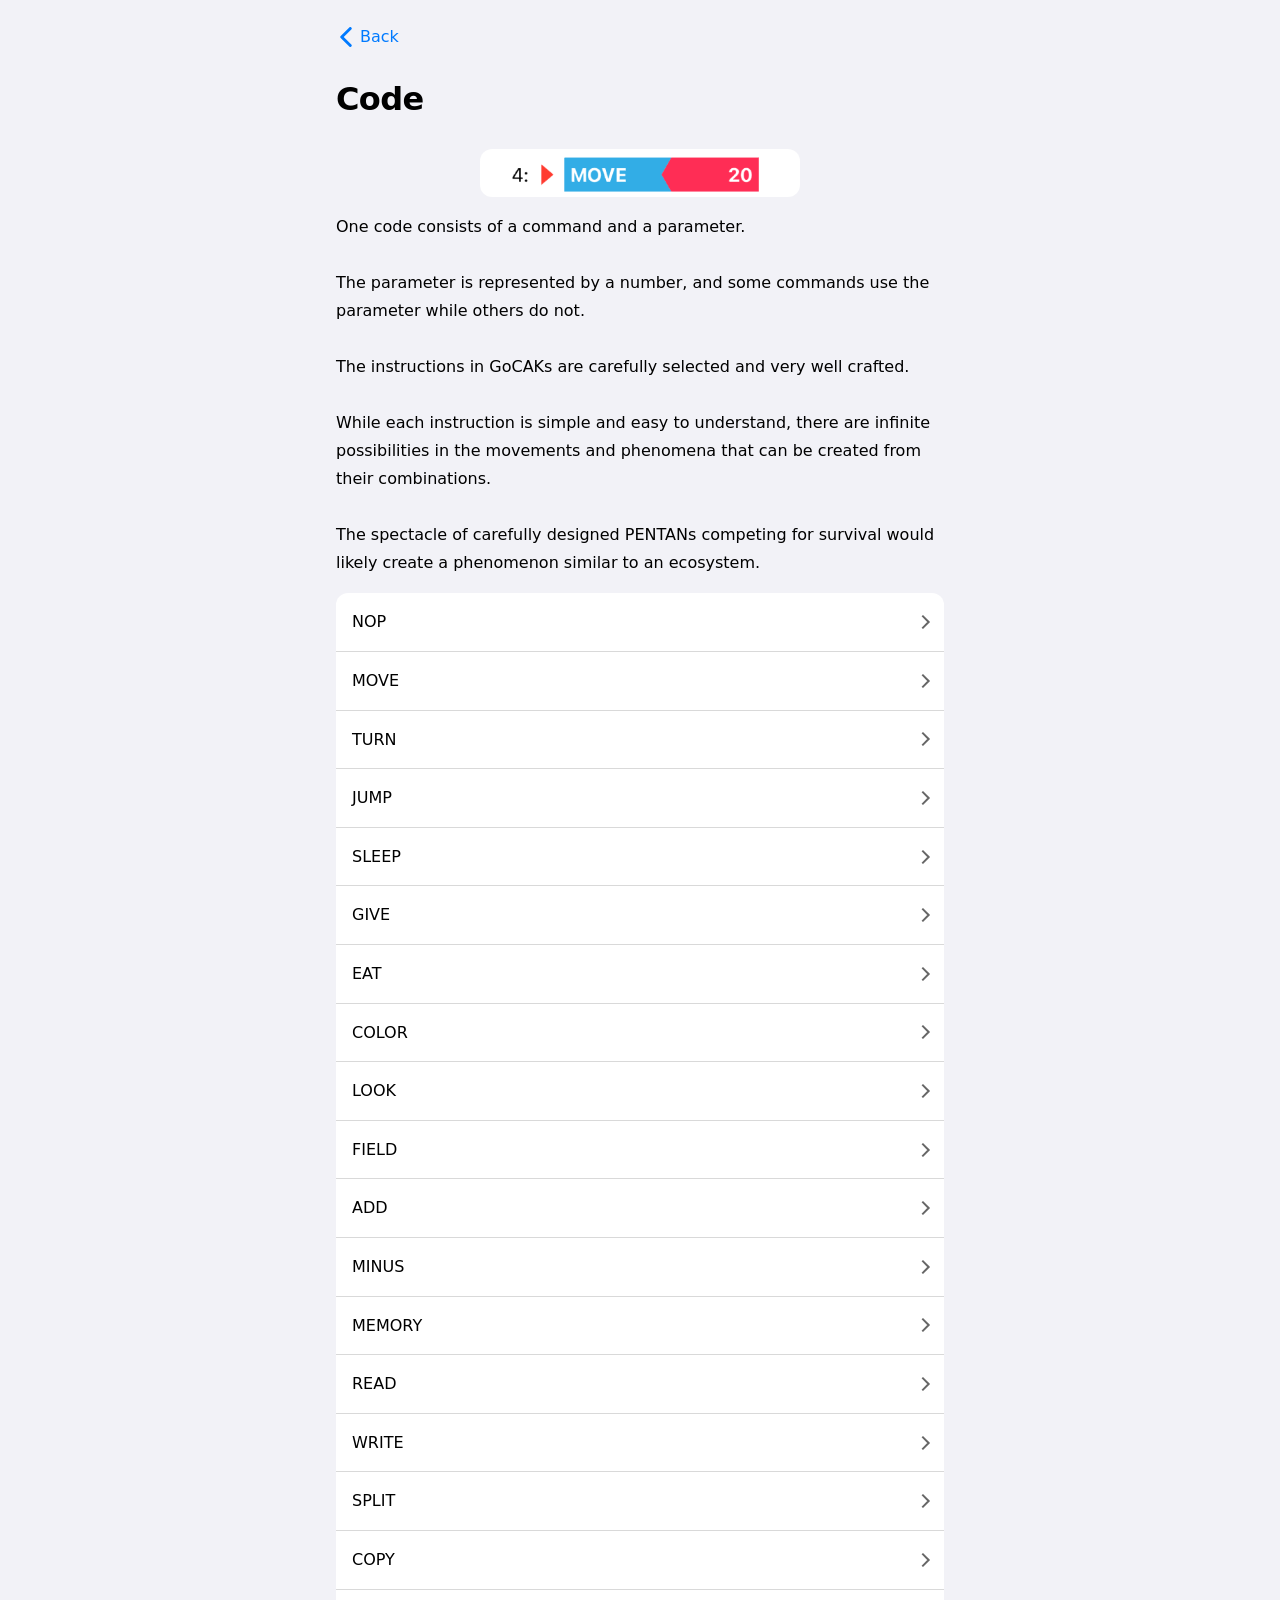
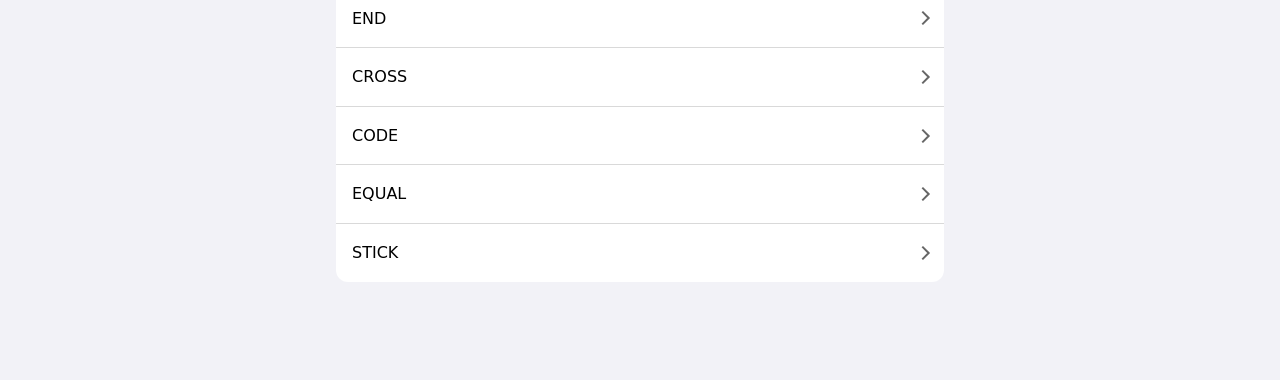
==== help/codes.html @ f78c60b8 "feat: Add help pages for embedded WebView with 13-language support (#14) - Create HTML help pages (i" ====
<!DOCTYPE html>
<html lang="en">
<head>
  <meta charset="utf-8">
  <meta name="viewport" content="width=device-width, initial-scale=1">
  <meta name="base-path" content=".">
  <link rel="stylesheet" href="css/style.css">
  <script src="js/i18n.js" defer></script>
  <title>GoCAKs - The Codes</title>
</head>
<body>
  <div class="page">
    <nav class="nav-bar">
      <a href="index.html" class="nav-back">
        <svg viewBox="0 0 8 14" xmlns="http://www.w3.org/2000/svg"><polyline points="7,1 1,7 7,13" stroke="currentColor" fill="none" stroke-width="2" stroke-linecap="round" stroke-linejoin="round"/></svg>
        <span data-i18n="nav.back"></span>
      </a>
    </nav>
    <h1 class="page-title" data-i18n="help.codes.code.title"></h1>
    <img class="content-image" src="images/single-code.png" alt="Code instruction">
    <p class="content-text" data-i18n="help.codes.code.description"></p>
    <div class="disclosure-list">
      <details class="disclosure-item">
        <summary data-i18n="codes.nop.text"></summary>
        <div class="disclosure-content" data-i18n="codes.nop.description"></div>
      </details>
      <details class="disclosure-item">
        <summary data-i18n="codes.move.text"></summary>
        <div class="disclosure-content" data-i18n="codes.move.description"></div>
      </details>
      <details class="disclosure-item">
        <summary data-i18n="codes.turn.text"></summary>
        <div class="disclosure-content" data-i18n="codes.turn.description"></div>
      </details>
      <details class="disclosure-item">
        <summary data-i18n="codes.jump.text"></summary>
        <div class="disclosure-content" data-i18n="codes.jump.description"></div>
      </details>
      <details class="disclosure-item">
        <summary data-i18n="codes.sleep.text"></summary>
        <div class="disclosure-content" data-i18n="codes.sleep.description"></div>
      </details>
      <details class="disclosure-item">
        <summary data-i18n="codes.give.text"></summary>
        <div class="disclosure-content" data-i18n="codes.give.description"></div>
      </details>
      <details class="disclosure-item">
        <summary data-i18n="codes.eat.text"></summary>
        <div class="disclosure-content" data-i18n="codes.eat.description"></div>
      </details>
      <details class="disclosure-item">
        <summary data-i18n="codes.color.text"></summary>
        <div class="disclosure-content" data-i18n="codes.color.description"></div>
      </details>
      <details class="disclosure-item">
        <summary data-i18n="codes.look.text"></summary>
        <div class="disclosure-content" data-i18n="codes.look.description"></div>
      </details>
      <details class="disclosure-item">
        <summary data-i18n="codes.field.text"></summary>
        <div class="disclosure-content" data-i18n="codes.field.description"></div>
      </details>
      <details class="disclosure-item">
        <summary data-i18n="codes.add.text"></summary>
        <div class="disclosure-content" data-i18n="codes.add.description"></div>
      </details>
      <details class="disclosure-item">
        <summary data-i18n="codes.minus.text"></summary>
        <div class="disclosure-content" data-i18n="codes.minus.description"></div>
      </details>
      <details class="disclosure-item">
        <summary data-i18n="codes.memory.text"></summary>
        <div class="disclosure-content" data-i18n="codes.memory.description"></div>
      </details>
      <details class="disclosure-item">
        <summary data-i18n="codes.read.text"></summary>
        <div class="disclosure-content" data-i18n="codes.read.description"></div>
      </details>
      <details class="disclosure-item">
        <summary data-i18n="codes.write.text"></summary>
        <div class="disclosure-content" data-i18n="codes.write.description"></div>
      </details>
      <details class="disclosure-item">
        <summary data-i18n="codes.split.text"></summary>
        <div class="disclosure-content" data-i18n="codes.split.description"></div>
      </details>
      <details class="disclosure-item">
        <summary data-i18n="codes.copy.text"></summary>
        <div class="disclosure-content" data-i18n="codes.copy.description"></div>
      </details>
      <details class="disclosure-item">
        <summary data-i18n="codes.end.text"></summary>
        <div class="disclosure-content" data-i18n="codes.end.description"></div>
      </details>
      <details class="disclosure-item">
        <summary data-i18n="codes.cross.text"></summary>
        <div class="disclosure-content" data-i18n="codes.cross.description"></div>
      </details>
      <details class="disclosure-item">
        <summary data-i18n="codes.code.text"></summary>
        <div class="disclosure-content" data-i18n="codes.code.description"></div>
      </details>
      <details class="disclosure-item">
        <summary data-i18n="codes.equal.text"></summary>
        <div class="disclosure-content" data-i18n="codes.equal.description"></div>
      </details>
      <details class="disclosure-item">
        <summary data-i18n="codes.stick.text"></summary>
        <div class="disclosure-content" data-i18n="codes.stick.description"></div>
      </details>
    </div>
    <div class="spacer"></div>
  </div>
</body>
</html>
---- help/css/style.css ----
:root {
  --bg-primary: #000000;
  --bg-card: #1c1c1e;
  --bg-card-hover: #2c2c2e;
  --bg-grouped: #1c1c1e;
  --text-primary: #ffffff;
  --text-secondary: rgba(255, 255, 255, 0.6);
  --text-tertiary: rgba(255, 255, 255, 0.4);
  --accent: #007AFF;
  --separator: rgba(255, 255, 255, 0.15);
  --radius-lg: 16px;
  --radius-md: 12px;
  --radius-sm: 8px;
  --spacing-xs: 4px;
  --spacing-sm: 8px;
  --spacing-md: 16px;
  --spacing-lg: 24px;
  --spacing-xl: 32px;
}

@media (prefers-color-scheme: light) {
  :root {
    --bg-primary: #f2f2f7;
    --bg-card: #ffffff;
    --bg-card-hover: #e5e5ea;
    --bg-grouped: #ffffff;
    --text-primary: #000000;
    --text-secondary: rgba(0, 0, 0, 0.6);
    --text-tertiary: rgba(0, 0, 0, 0.4);
    --separator: rgba(0, 0, 0, 0.15);
  }
}

* {
  margin: 0;
  padding: 0;
  box-sizing: border-box;
}

html {
  font-size: 16px;
  -webkit-text-size-adjust: 100%;
}

body {
  font-family: -apple-system, BlinkMacSystemFont, "SF Pro Display", "SF Pro Text", system-ui, sans-serif;
  background-color: var(--bg-primary);
  color: var(--text-primary);
  line-height: 1.6;
  min-height: 100vh;
  -webkit-font-smoothing: antialiased;
}

.page {
  max-width: 640px;
  margin: 0 auto;
  padding: var(--spacing-md);
  padding-bottom: calc(var(--spacing-xl) + env(safe-area-inset-bottom, 0px));
}

/* Navigation bar */
.nav-bar {
  display: flex;
  align-items: center;
  padding: var(--spacing-sm) 0;
  margin-bottom: var(--spacing-md);
}

.nav-back {
  display: inline-flex;
  align-items: center;
  gap: var(--spacing-xs);
  color: var(--accent);
  text-decoration: none;
  font-size: 1rem;
}

.nav-back svg {
  width: 20px;
  height: 20px;
}

/* Page title */
.page-title {
  font-size: 2rem;
  font-weight: 700;
  margin-bottom: var(--spacing-lg);
  letter-spacing: -0.02em;
}

/* Section title */
.section-title {
  font-size: 1.4rem;
  font-weight: 600;
  margin-top: var(--spacing-xl);
  margin-bottom: var(--spacing-md);
}

/* Hero card (index page) */
.hero-card {
  display: block;
  position: relative;
  width: 100%;
  height: 160px;
  border-radius: var(--radius-lg);
  overflow: hidden;
  margin-bottom: var(--spacing-md);
  text-decoration: none;
  color: var(--text-primary);
}

div.hero-card-bg {
  position: absolute;
  inset: 0;
  background-size: cover;
  background-position: center;
  opacity: 0.4;
}

img.hero-card-bg {
  position: absolute;
  inset: 0;
  width: 100%;
  height: 100%;
  object-fit: cover;
  opacity: 0.4;
}

.hero-card-text {
  position: absolute;
  inset: 0;
  display: flex;
  align-items: center;
  justify-content: center;
  font-size: 2rem;
  font-weight: 800;
  font-style: italic;
  text-shadow: 0 2px 8px rgba(0, 0, 0, 0.5);
  z-index: 1;
}


/* Content text */
.content-text {
  font-size: 1rem;
  line-height: 1.75;
  margin-bottom: var(--spacing-md);
  color: var(--text-primary);
}

.content-text strong {
  font-weight: 600;
}

/* Content image */
.content-image {
  width: 100%;
  max-width: 320px;
  border-radius: var(--radius-md);
  margin: var(--spacing-md) auto;
  display: block;
}


/* Hero banner (content pages) */
.hero-banner {
  position: relative;
  width: 100%;
  height: 200px;
  border-radius: var(--radius-lg);
  overflow: hidden;
  margin-bottom: var(--spacing-lg);
}

div.hero-banner-bg {
  position: absolute;
  inset: 0;
  background-size: cover;
  background-position: center;
  opacity: 0.4;
}

img.hero-banner-bg {
  position: absolute;
  inset: 0;
  width: 100%;
  height: 100%;
  object-fit: cover;
  opacity: 0.4;
}

.hero-banner-text {
  position: absolute;
  inset: 0;
  display: flex;
  align-items: center;
  justify-content: center;
  font-size: 2rem;
  font-weight: 800;
  font-style: italic;
  text-shadow: 0 2px 8px rgba(0, 0, 0, 0.5);
}

/* Disclosure group (collapsible) */
.disclosure-list {
  background: var(--bg-card);
  border-radius: var(--radius-md);
  overflow: hidden;
  margin: var(--spacing-md) 0;
}

.disclosure-item {
  border-bottom: 1px solid var(--separator);
}

.disclosure-item:last-child {
  border-bottom: none;
}

.disclosure-item summary {
  padding: var(--spacing-md);
  cursor: pointer;
  font-weight: 500;
  list-style: none;
  display: flex;
  align-items: center;
  justify-content: space-between;
  -webkit-user-select: none;
  user-select: none;
}

.disclosure-item summary::after {
  content: "";
  width: 8px;
  height: 8px;
  border-right: 2px solid var(--text-secondary);
  border-bottom: 2px solid var(--text-secondary);
  transform: rotate(-45deg);
  transition: transform 0.2s ease;
  flex-shrink: 0;
  margin-left: var(--spacing-sm);
}

.disclosure-item[open] summary::after {
  transform: rotate(45deg);
}

.disclosure-item summary::-webkit-details-marker {
  display: none;
}

.disclosure-content {
  padding: 0 var(--spacing-md) var(--spacing-md);
  color: var(--text-secondary);
  line-height: 1.7;
  white-space: pre-line;
}

/* Inline link for Episodes from Story page */
.inline-hero-link {
  display: block;
  position: relative;
  width: 100%;
  max-width: 340px;
  height: 150px;
  border-radius: var(--radius-lg);
  overflow: hidden;
  margin: var(--spacing-lg) auto;
  text-decoration: none;
  color: var(--text-primary);
}

.inline-hero-link .hero-card-bg {
  opacity: 0.4;
}

.inline-hero-link .hero-card-text {
  font-size: 2rem;
}


/* Spacer */
.spacer {
  height: 50px;
}

/* Responsive */
@media (max-width: 480px) {
  .page {
    padding: var(--spacing-sm);
    padding-bottom: calc(var(--spacing-xl) + env(safe-area-inset-bottom, 0px));
  }

  .page-title {
    font-size: 1.7rem;
  }

  .hero-card {
    height: 140px;
  }

  .hero-card-text {
    font-size: 1.6rem;
  }
}
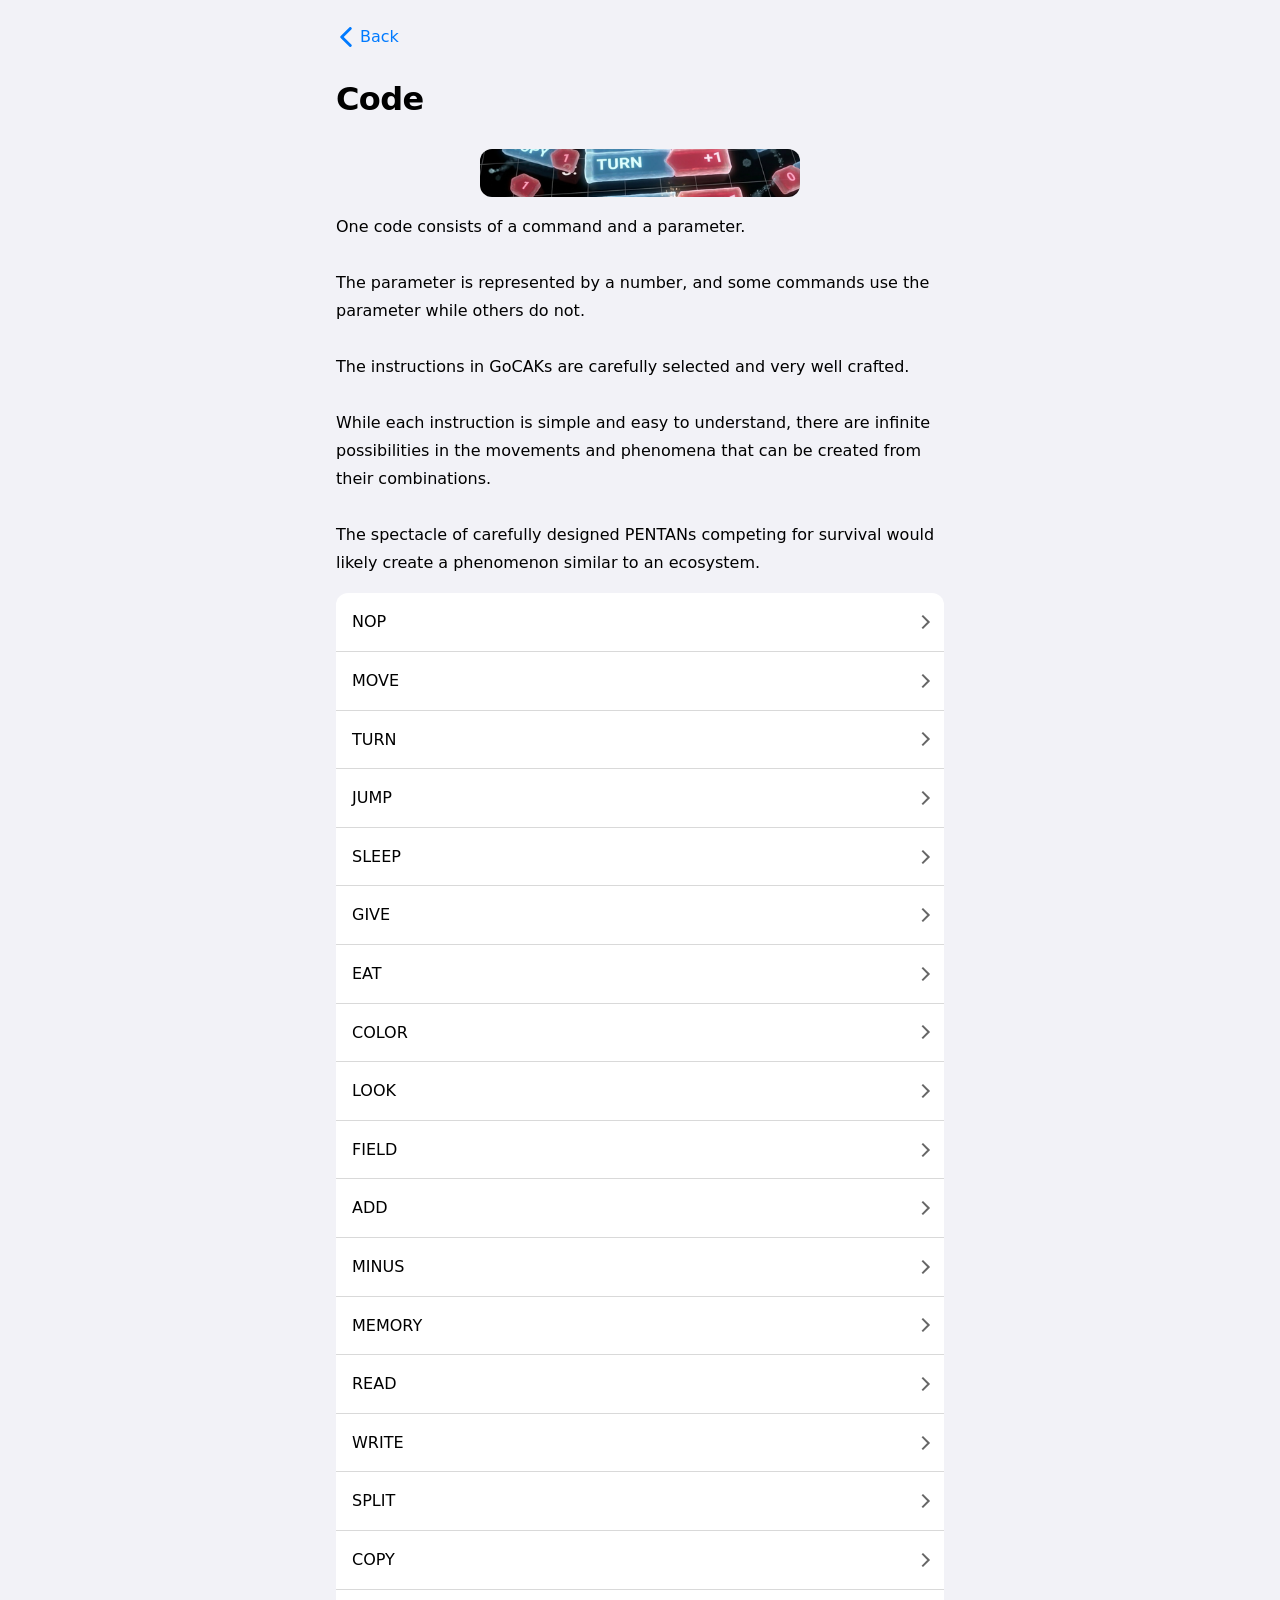
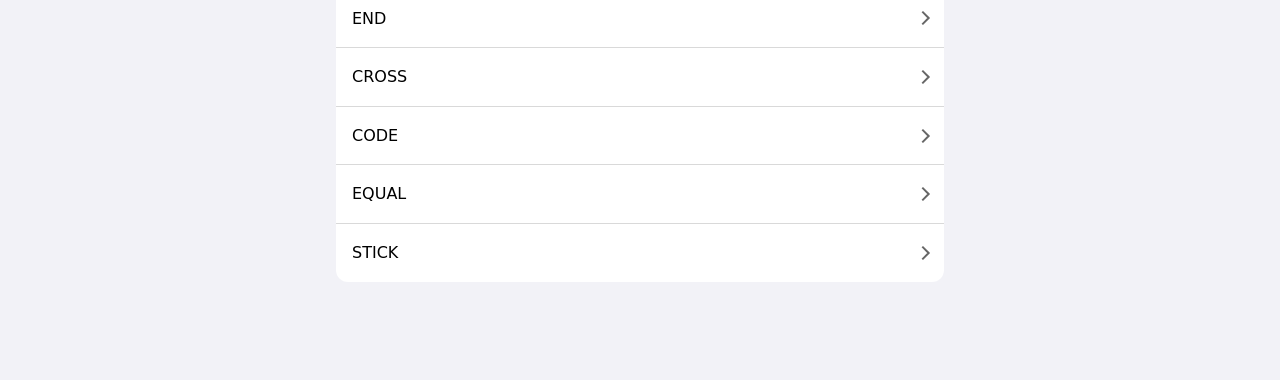
==== commit cbde0a43: "Add instruction video players to each code accordion in codes.html Each disclosure item in the codes" ====
--- a/help/codes.html
+++ b/help/codes.html
@@ -23,90 +23,112 @@
       <details class="disclosure-item">
         <summary data-i18n="codes.nop.text"></summary>
         <div class="disclosure-content" data-i18n="codes.nop.description"></div>
+        <video class="instruction-video" src="movies/nop.mov" controls playsinline preload="metadata"></video>
       </details>
       <details class="disclosure-item">
         <summary data-i18n="codes.move.text"></summary>
         <div class="disclosure-content" data-i18n="codes.move.description"></div>
+        <video class="instruction-video" src="movies/move.mov" controls playsinline preload="metadata"></video>
       </details>
       <details class="disclosure-item">
         <summary data-i18n="codes.turn.text"></summary>
         <div class="disclosure-content" data-i18n="codes.turn.description"></div>
+        <video class="instruction-video" src="movies/turn.mov" controls playsinline preload="metadata"></video>
       </details>
       <details class="disclosure-item">
         <summary data-i18n="codes.jump.text"></summary>
         <div class="disclosure-content" data-i18n="codes.jump.description"></div>
+        <video class="instruction-video" src="movies/jump.mov" controls playsinline preload="metadata"></video>
       </details>
       <details class="disclosure-item">
         <summary data-i18n="codes.sleep.text"></summary>
         <div class="disclosure-content" data-i18n="codes.sleep.description"></div>
+        <video class="instruction-video" src="movies/sleep.mov" controls playsinline preload="metadata"></video>
       </details>
       <details class="disclosure-item">
         <summary data-i18n="codes.give.text"></summary>
         <div class="disclosure-content" data-i18n="codes.give.description"></div>
+        <video class="instruction-video" src="movies/give.mov" controls playsinline preload="metadata"></video>
       </details>
       <details class="disclosure-item">
         <summary data-i18n="codes.eat.text"></summary>
         <div class="disclosure-content" data-i18n="codes.eat.description"></div>
+        <video class="instruction-video" src="movies/eat.mov" controls playsinline preload="metadata"></video>
       </details>
       <details class="disclosure-item">
         <summary data-i18n="codes.color.text"></summary>
         <div class="disclosure-content" data-i18n="codes.color.description"></div>
+        <video class="instruction-video" src="movies/color.mov" controls playsinline preload="metadata"></video>
       </details>
       <details class="disclosure-item">
         <summary data-i18n="codes.look.text"></summary>
         <div class="disclosure-content" data-i18n="codes.look.description"></div>
+        <video class="instruction-video" src="movies/look.mov" controls playsinline preload="metadata"></video>
       </details>
       <details class="disclosure-item">
         <summary data-i18n="codes.field.text"></summary>
         <div class="disclosure-content" data-i18n="codes.field.description"></div>
+        <video class="instruction-video" src="movies/field.mov" controls playsinline preload="metadata"></video>
       </details>
       <details class="disclosure-item">
         <summary data-i18n="codes.add.text"></summary>
         <div class="disclosure-content" data-i18n="codes.add.description"></div>
+        <video class="instruction-video" src="movies/add.mov" controls playsinline preload="metadata"></video>
       </details>
       <details class="disclosure-item">
         <summary data-i18n="codes.minus.text"></summary>
         <div class="disclosure-content" data-i18n="codes.minus.description"></div>
+        <video class="instruction-video" src="movies/minus.mov" controls playsinline preload="metadata"></video>
       </details>
       <details class="disclosure-item">
         <summary data-i18n="codes.memory.text"></summary>
         <div class="disclosure-content" data-i18n="codes.memory.description"></div>
+        <video class="instruction-video" src="movies/memory.mov" controls playsinline preload="metadata"></video>
       </details>
       <details class="disclosure-item">
         <summary data-i18n="codes.read.text"></summary>
         <div class="disclosure-content" data-i18n="codes.read.description"></div>
+        <video class="instruction-video" src="movies/read.mov" controls playsinline preload="metadata"></video>
       </details>
       <details class="disclosure-item">
         <summary data-i18n="codes.write.text"></summary>
         <div class="disclosure-content" data-i18n="codes.write.description"></div>
+        <video class="instruction-video" src="movies/write.mov" controls playsinline preload="metadata"></video>
       </details>
       <details class="disclosure-item">
         <summary data-i18n="codes.split.text"></summary>
         <div class="disclosure-content" data-i18n="codes.split.description"></div>
+        <video class="instruction-video" src="movies/split.mov" controls playsinline preload="metadata"></video>
       </details>
       <details class="disclosure-item">
         <summary data-i18n="codes.copy.text"></summary>
         <div class="disclosure-content" data-i18n="codes.copy.description"></div>
+        <video class="instruction-video" src="movies/copy.mov" controls playsinline preload="metadata"></video>
       </details>
       <details class="disclosure-item">
         <summary data-i18n="codes.end.text"></summary>
         <div class="disclosure-content" data-i18n="codes.end.description"></div>
+        <video class="instruction-video" src="movies/end.mov" controls playsinline preload="metadata"></video>
       </details>
       <details class="disclosure-item">
         <summary data-i18n="codes.cross.text"></summary>
         <div class="disclosure-content" data-i18n="codes.cross.description"></div>
+        <video class="instruction-video" src="movies/cross.mov" controls playsinline preload="metadata"></video>
       </details>
       <details class="disclosure-item">
         <summary data-i18n="codes.code.text"></summary>
         <div class="disclosure-content" data-i18n="codes.code.description"></div>
+        <video class="instruction-video" src="movies/code.mov" controls playsinline preload="metadata"></video>
       </details>
       <details class="disclosure-item">
         <summary data-i18n="codes.equal.text"></summary>
         <div class="disclosure-content" data-i18n="codes.equal.description"></div>
+        <video class="instruction-video" src="movies/equal.mov" controls playsinline preload="metadata"></video>
       </details>
       <details class="disclosure-item">
         <summary data-i18n="codes.stick.text"></summary>
         <div class="disclosure-content" data-i18n="codes.stick.description"></div>
+        <video class="instruction-video" src="movies/stick.mov" controls playsinline preload="metadata"></video>
       </details>
     </div>
     <div class="spacer"></div>
--- a/help/css/style.css
+++ b/help/css/style.css
@@ -256,6 +256,13 @@
   white-space: pre-line;
 }
 
+.instruction-video {
+  display: block;
+  width: 100%;
+  border-radius: var(--radius-md);
+  margin-top: var(--spacing-md);
+}
+
 /* Inline link for Episodes from Story page */
 .inline-hero-link {
   display: block;
@@ -279,6 +286,42 @@
 }
 
 
+/* Video CTA button */
+.video-cta {
+  display: inline-flex;
+  align-items: center;
+  gap: var(--spacing-sm);
+  padding: var(--spacing-md) var(--spacing-lg);
+  background: #ff0000;
+  color: #ffffff;
+  text-decoration: none;
+  font-weight: 600;
+  font-size: 1.1rem;
+  border-radius: var(--radius-md);
+  margin: var(--spacing-md) 0;
+  transition: opacity 0.2s ease;
+}
+
+.video-cta:hover,
+.video-cta:focus {
+  opacity: 0.9;
+}
+
+.video-cta-icon {
+  font-size: 0.9em;
+}
+
+/* Field image inside disclosure accordion */
+.field-image {
+  width: calc(100% - 32px);
+  aspect-ratio: 3 / 4;
+  object-fit: cover;
+  object-position: center;
+  border-radius: var(--radius-sm);
+  margin: 0 var(--spacing-md) var(--spacing-md);
+  display: block;
+}
+
 /* Spacer */
 .spacer {
   height: 50px;
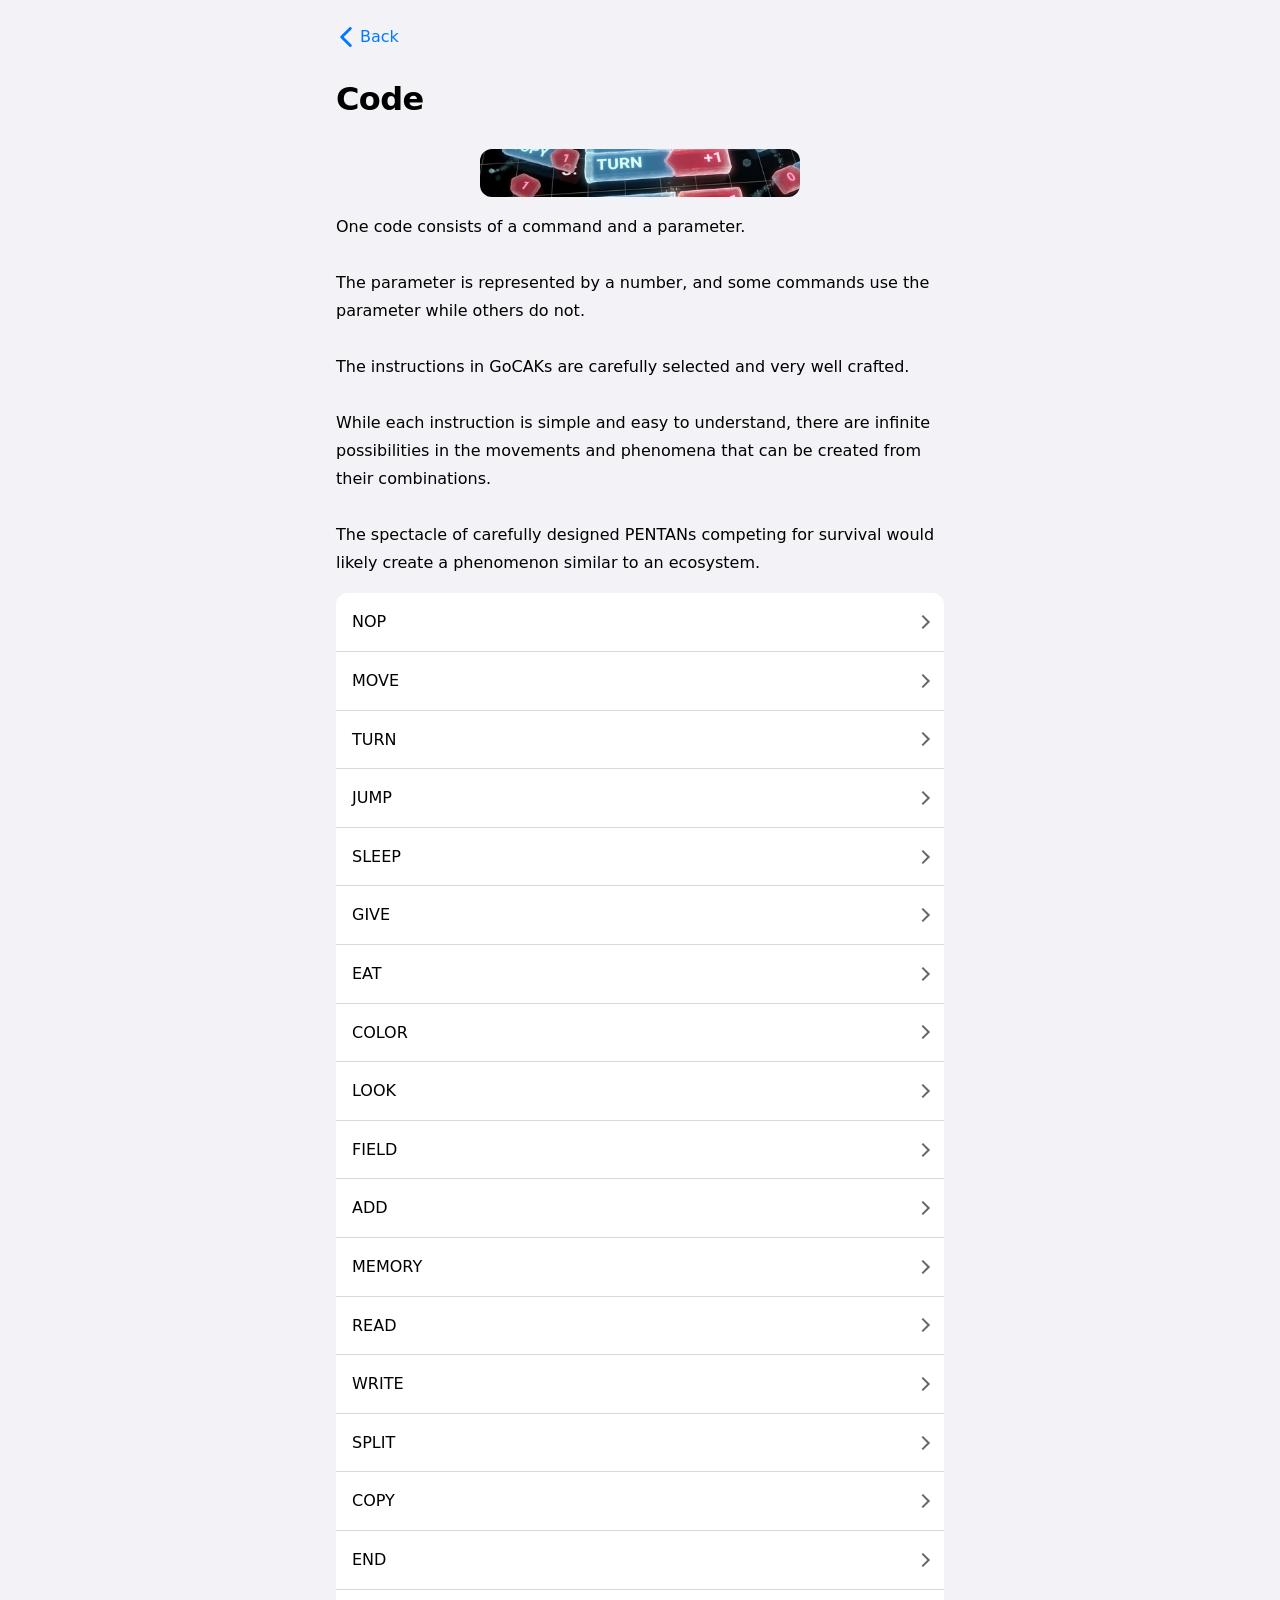
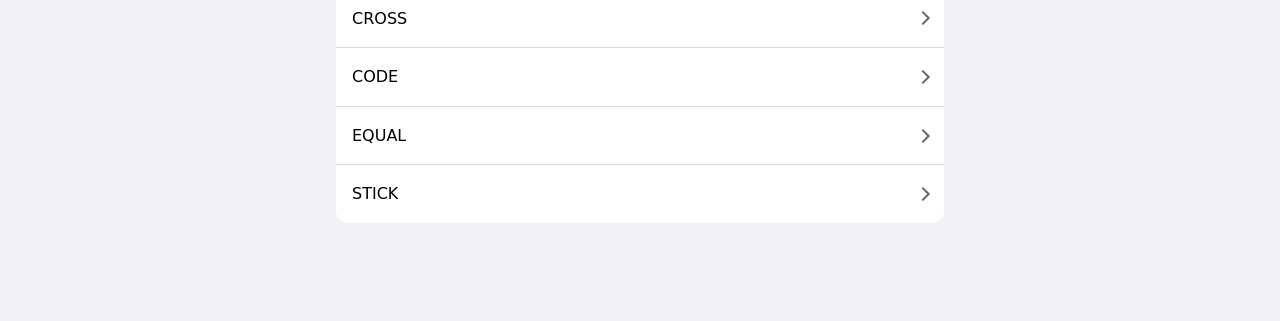
==== commit 28b67432: "Remove MINUS instruction from codes help page MINUS is no longer needed since ADD accepts negative p" ====
--- a/help/codes.html
+++ b/help/codes.html
@@ -76,11 +76,6 @@
         <video class="instruction-video" src="movies/add.mov" controls playsinline preload="metadata"></video>
       </details>
       <details class="disclosure-item">
-        <summary data-i18n="codes.minus.text"></summary>
-        <div class="disclosure-content" data-i18n="codes.minus.description"></div>
-        <video class="instruction-video" src="movies/minus.mov" controls playsinline preload="metadata"></video>
-      </details>
-      <details class="disclosure-item">
         <summary data-i18n="codes.memory.text"></summary>
         <div class="disclosure-content" data-i18n="codes.memory.description"></div>
         <video class="instruction-video" src="movies/memory.mov" controls playsinline preload="metadata"></video>
--- a/help/css/style.css
+++ b/help/css/style.css
@@ -258,9 +258,9 @@
 
 .instruction-video {
   display: block;
-  width: 100%;
+  width: calc(100% - var(--spacing-md) * 2);
+  margin: var(--spacing-md) var(--spacing-md) var(--spacing-md);
   border-radius: var(--radius-md);
-  margin-top: var(--spacing-md);
 }
 
 /* Inline link for Episodes from Story page */
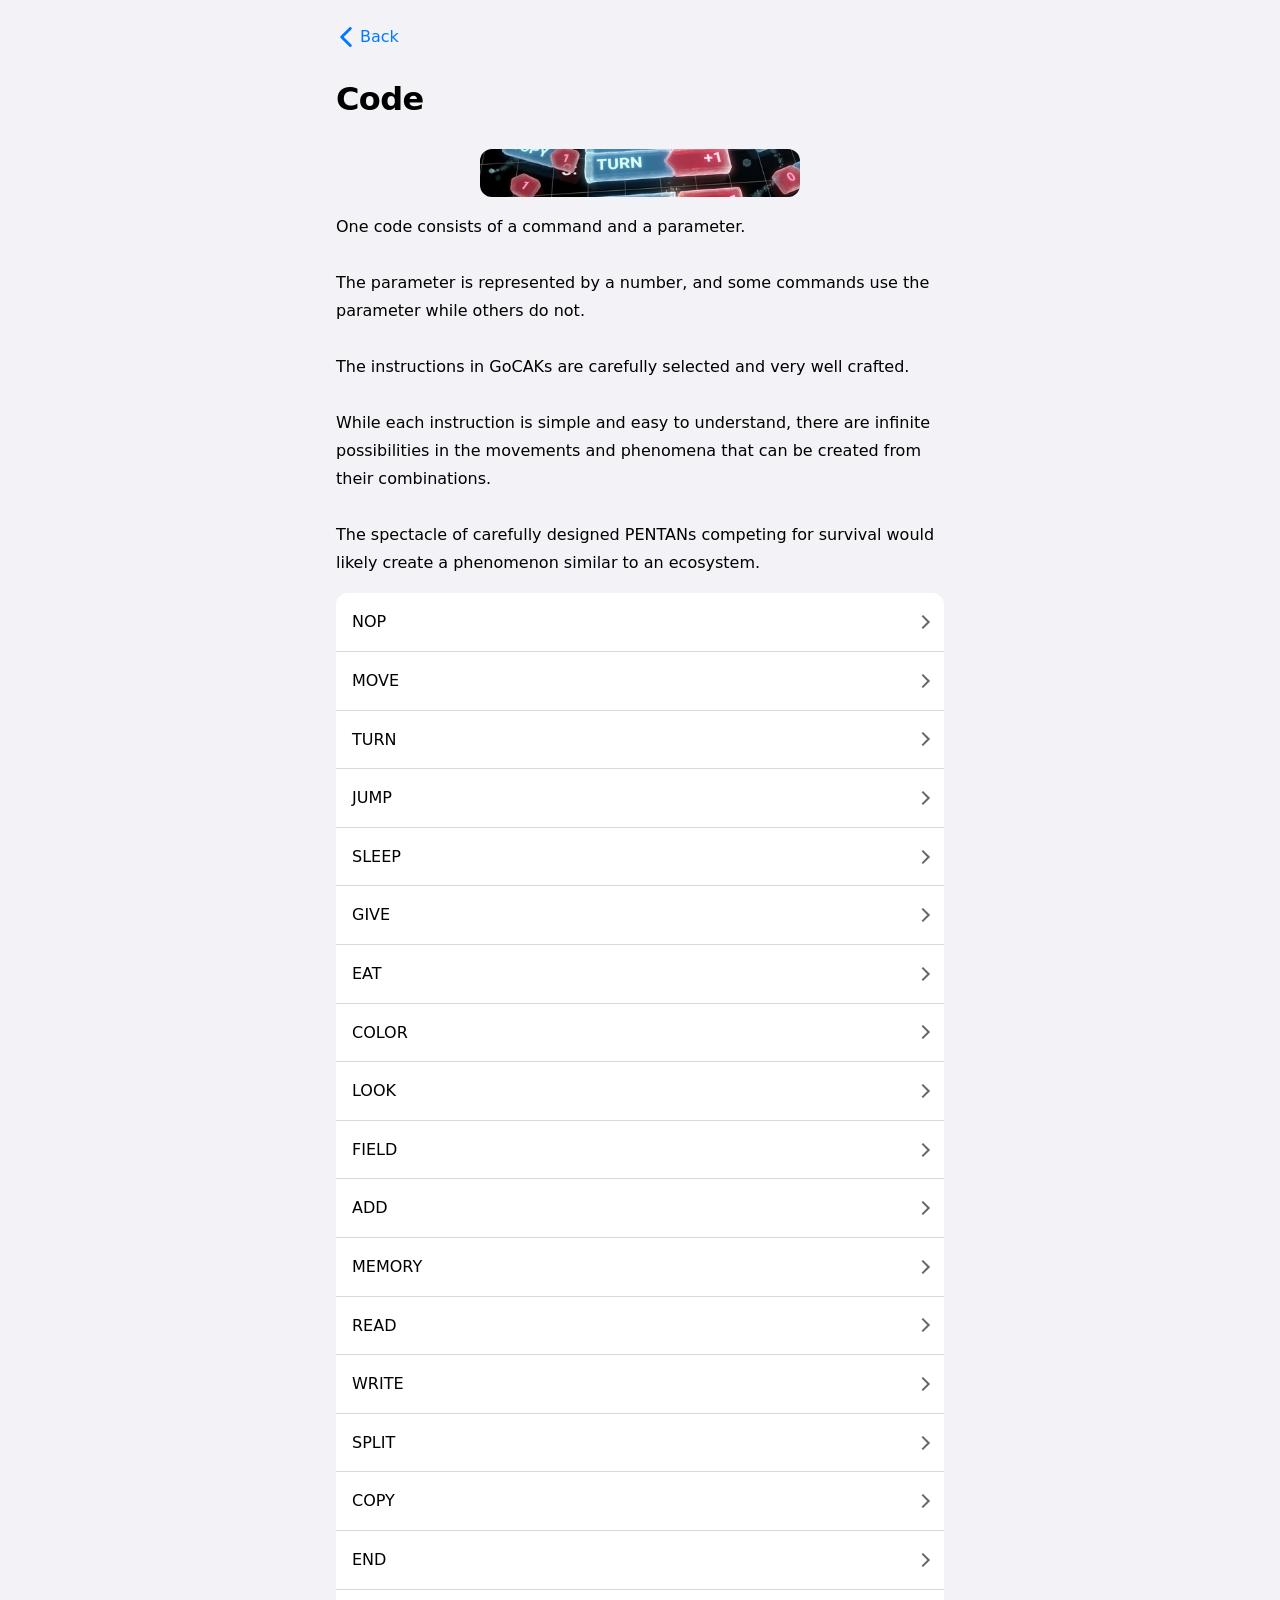
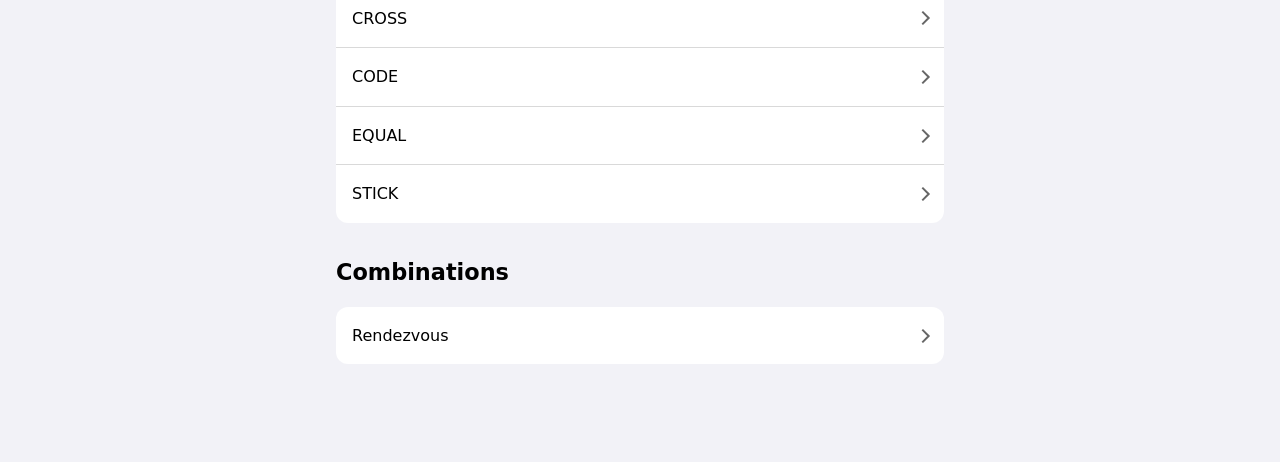
==== commit 8e9f2692: "Add Fleet pentan to showcase and Rendezvous combinations section to codes page - Add Fleet showcase " ====
--- a/help/codes.html
+++ b/help/codes.html
@@ -126,6 +126,14 @@
         <video class="instruction-video" src="movies/stick.mov" controls playsinline preload="metadata"></video>
       </details>
     </div>
+    <h2 class="section-title" data-i18n="codes.combinations.title">Combinations</h2>
+    <div class="disclosure-list">
+      <details class="disclosure-item">
+        <summary data-i18n="codes.combinations.rendezvous.text">ランデブー</summary>
+        <div class="disclosure-content" data-i18n="codes.combinations.rendezvous.description"></div>
+        <video class="instruction-video" src="movies/ran-devour.mov" controls playsinline preload="metadata"></video>
+      </details>
+    </div>
     <div class="spacer"></div>
   </div>
 </body>
